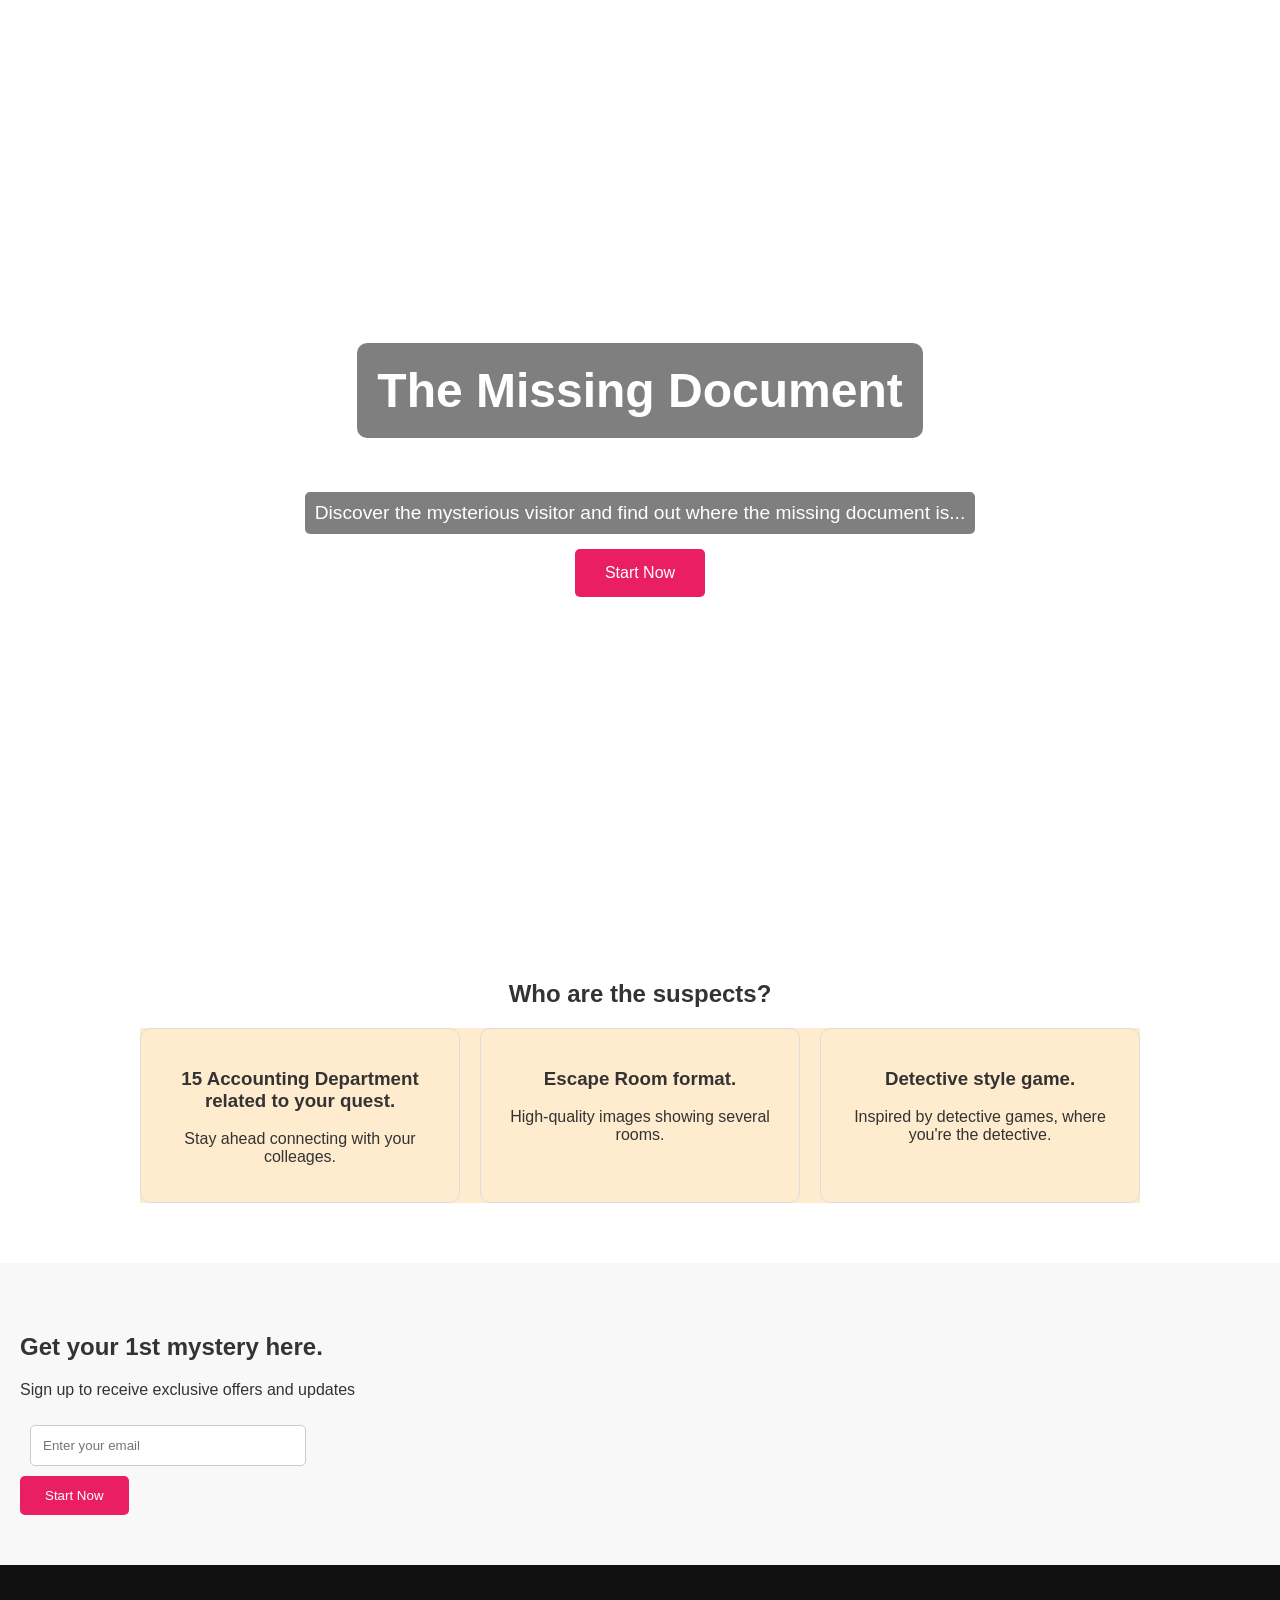
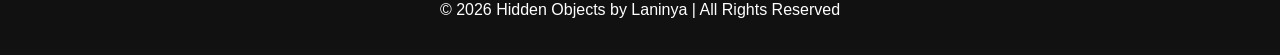
==== HOLandingPage.html @ 084d7611 "Add files via upload" ====
<!DOCTYPE html>
<html lang="en">
<head>
    <meta charset="UTF-8">
    <meta name="viewport" content="width=device-width, initial-scale=1.0">
    <title>Hidden Objects Games by Laninya</title>
    <style>
        body {
            margin: 0;
            font-family: 'Segoe UI', sans-serif;
            background: #ffffff;
            color: #333;
        }
        .hero {
            background: url('door+.jpg') no-repeat center/cover;
            height: 100vh;
            display: flex;
            flex-direction: column;
            justify-content: center;
            align-items: center;
            text-align: center;
            color: #fff;
        }
        .hero h1 {
            font-size: 3rem;
            background: rgba(0,0,0,0.5);
            padding: 20px;
            border-radius: 10px;
        }
        .hero p {
            font-size: 1.2rem;
            margin: 15px 0;
            background: rgba(0,0,0,0.5);
            padding: 10px;
            border-radius: 5px;
        }
        .cta-btn {
            padding: 15px 30px;
            font-size: 1rem;
            background: #e91e63;
            color: #fff;
            border: none;
            border-radius: 5px;
            cursor: pointer;
        }
        .section {
            padding: 60px 20px;
            text-align: center;
            max-width: 1000px;
            margin: auto;
        }
        .features {
            display: grid;
            grid-template-columns: repeat(auto-fit, minmax(250px, 1fr));
            gap: 20px;
            background-color: blanchedalmond;
        }
        .feature {
            padding: 20px;
            border: 1px solid #ddd;
            border-radius: 10px;
        }
        .signup {
            background: #f8f8f8;
            padding: 50px 20px;
        }
        input {
            padding: 12px;
            width: 250px;
            max-width: 90%;
            margin: 10px;
            border: 1px solid #ccc;
            border-radius: 5px;
        }
        button {
            padding: 12px 25px;
            background: #e91e63;
            color: #fff;
            border: none;
            border-radius: 5px;
            cursor: pointer;
        }
        footer {
            text-align: center;
            padding: 20px;
            background: #111;
            color: #fff;
        }
    </style>
</head>
<body>

<!-- HERO SECTION -->
<section class="hero">
    <h1>The Missing Document</h1>
    <p>Discover the mysterious visitor and find out where the missing document is...</p>
    <button class="cta-btn">Start Now</button>
</section>

<!-- FEATURES -->
<section class="section">
    <h2>Who are the suspects?</h2>
    <div class="features">
        <div class="feature">
            <h3>15 Accounting Department related to your quest.</h3>
            <p>Stay ahead connecting with your colleages.</p>
        </div>
        <div class="feature">
            <h3>Escape Room format.</h3>
            <p>High-quality images showing several rooms.</p>
        </div>
        <div class="feature">
            <h3>Detective style game. </h3>
            <p>Inspired by detective games, where you're the detective.</p>
        </div>
    </div>
</section>

<!-- SIGNUP CTA -->
<section class="signup">
    <h2>Get your 1st mystery here.</h2>
    <p>Sign up to receive exclusive offers and updates</p>
    <form>
        <input type="email" placeholder="Enter your email" required>
        <br>
        <button type="submit">Start Now</button>
    </form>
</section>

<footer>
    <p>&copy; 2026 Hidden Objects by Laninya | All Rights Reserved</p>
</footer>

</body>
</html>
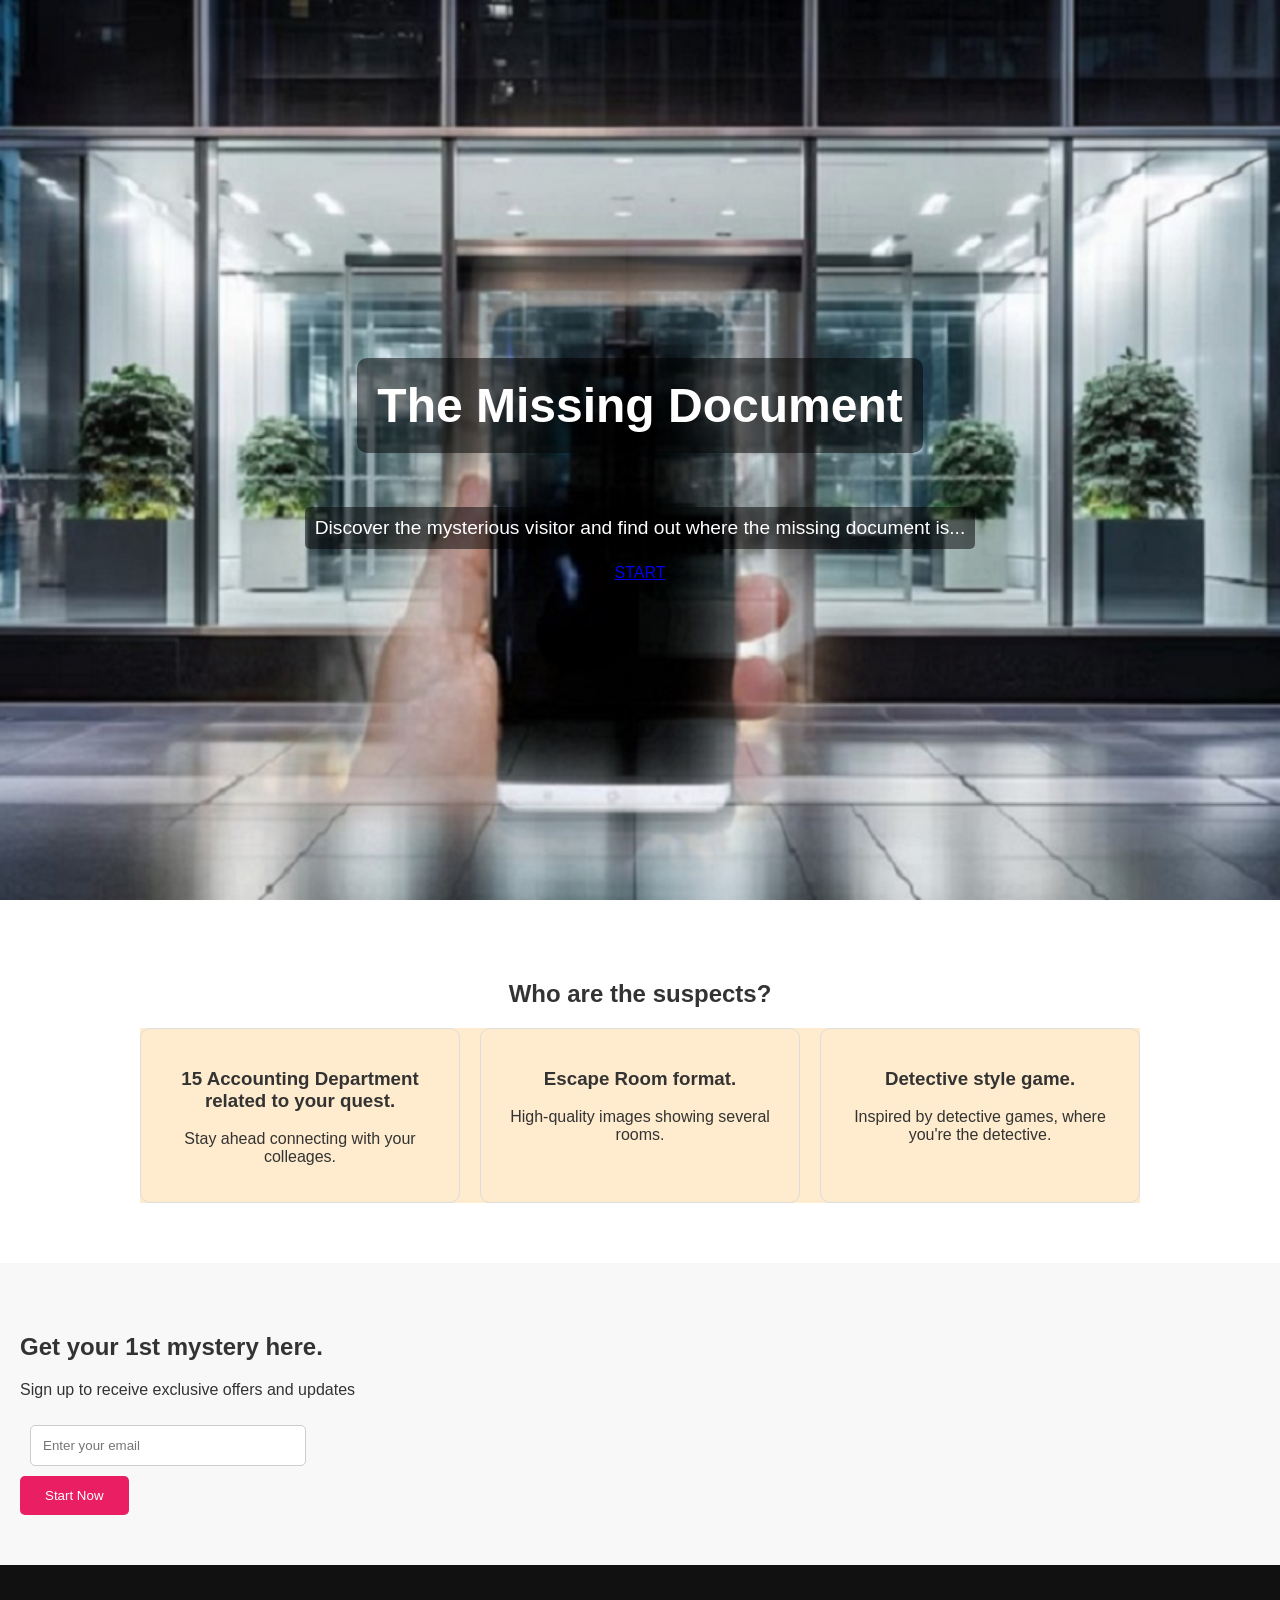
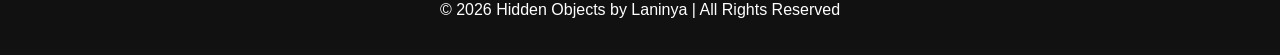
==== commit ca78ba7e: "Add files via upload" ====
--- a/HOLandingPage.html
+++ b/HOLandingPage.html
@@ -94,7 +94,7 @@
 <section class="hero">
     <h1>The Missing Document</h1>
     <p>Discover the mysterious visitor and find out where the missing document is...</p>
-    <button class="cta-btn">Start Now</button>
+    <a href="hoindex.html" class="nav-link">START</a>
 </section>
 
 <!-- FEATURES -->
